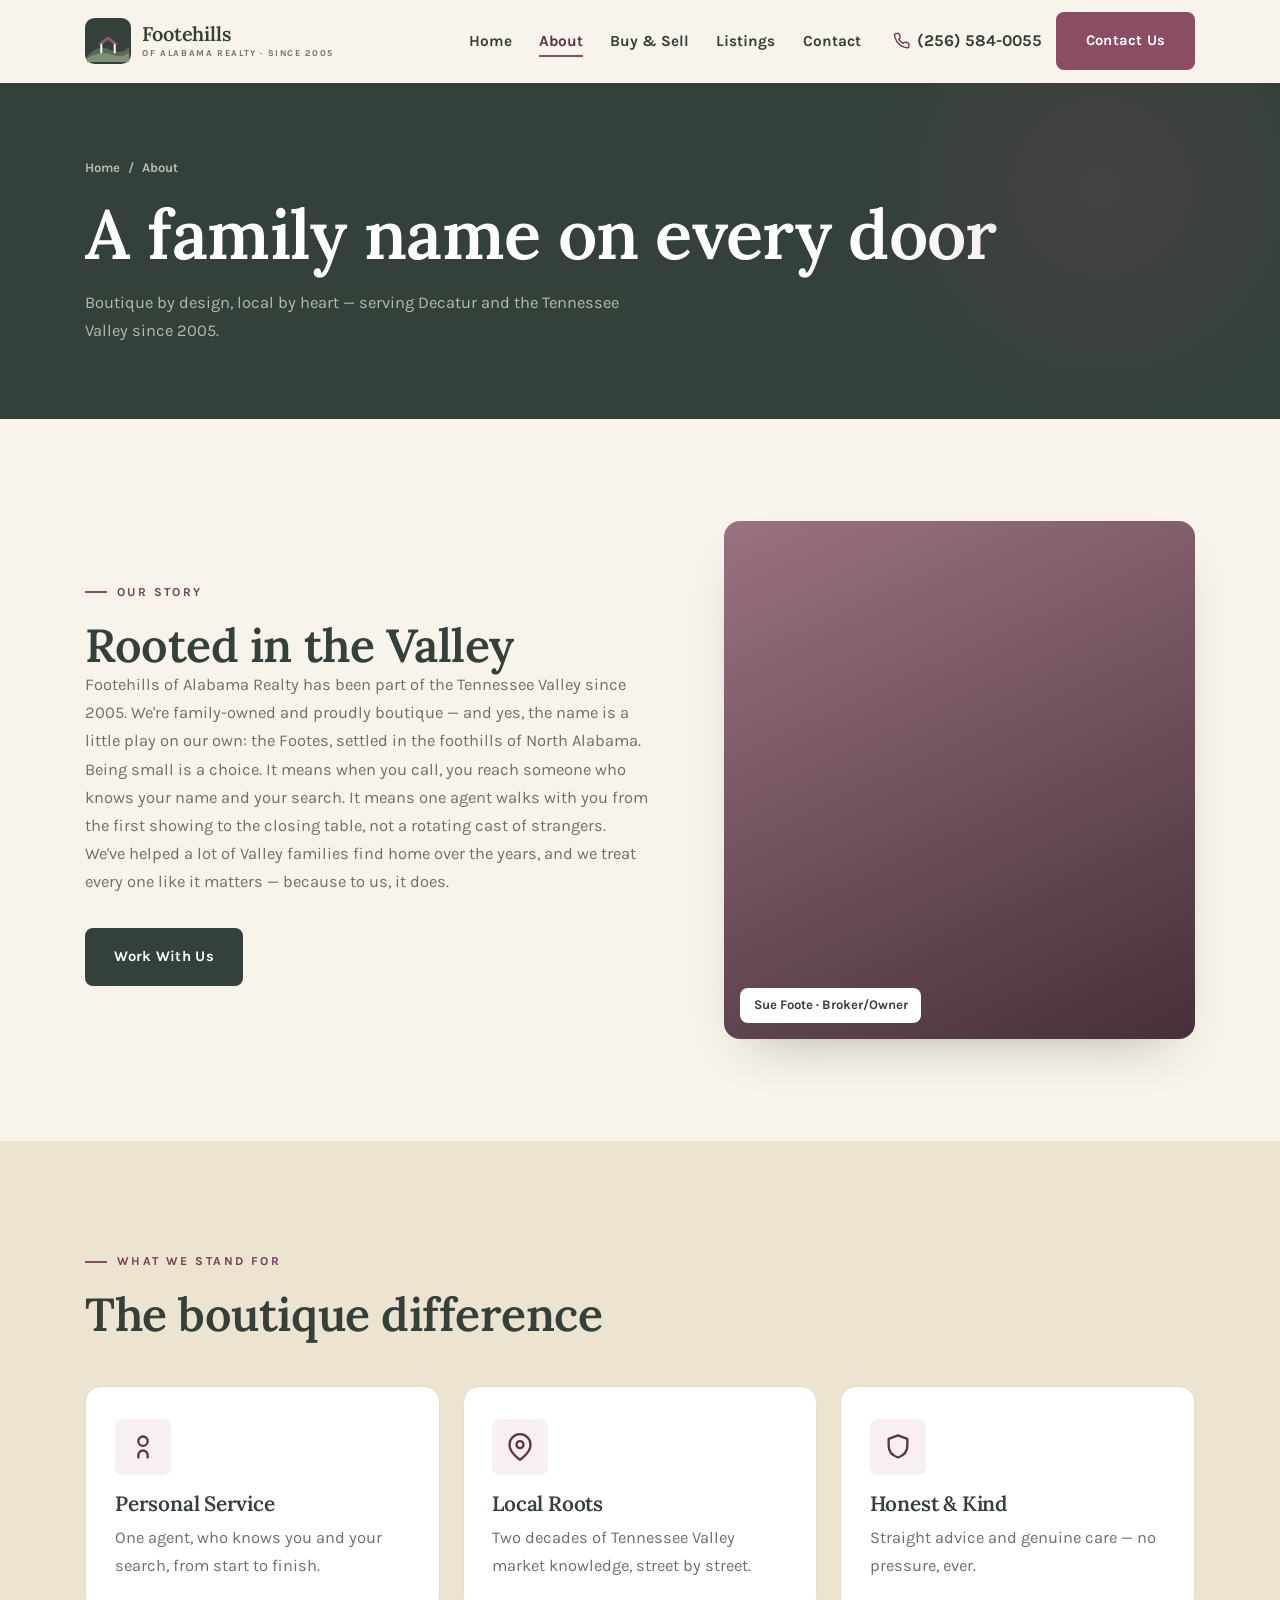
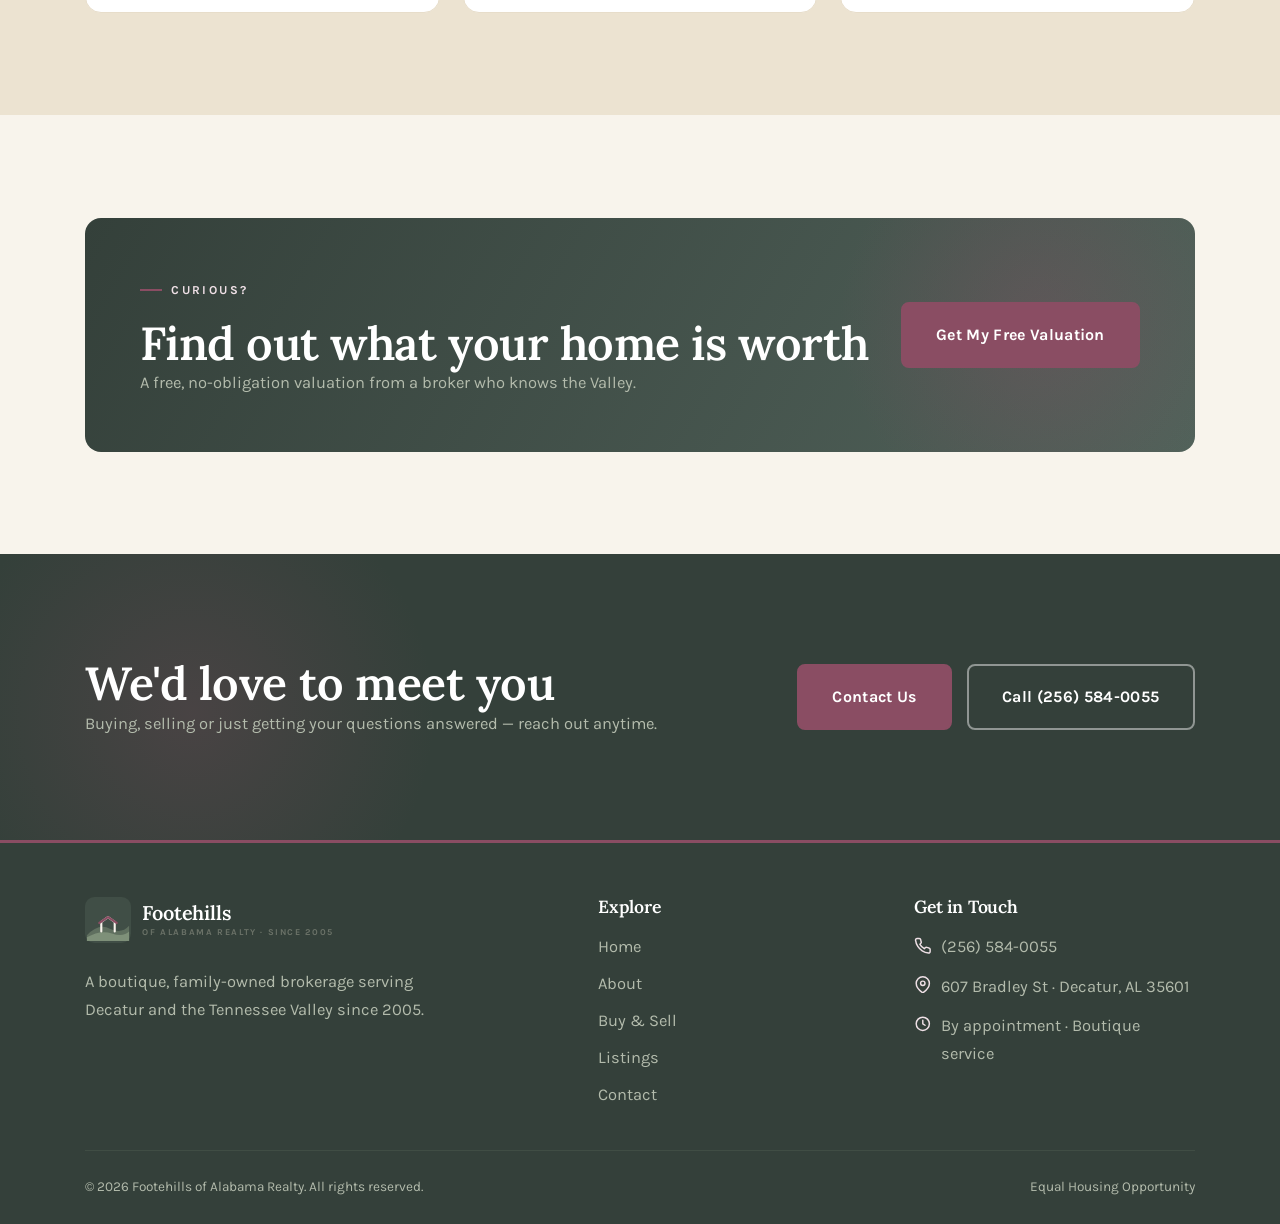
==== about.html @ 57c165a8 "Initial commit: Footehills of Alabama Realty website Co-Authored-By: Claude Opus 4.8 <noreply@anthro" ====
<!DOCTYPE html>
<html lang="en" class="no-js">
<head>
  <meta charset="UTF-8" />
  <meta name="viewport" content="width=device-width, initial-scale=1.0" />
  <title>About | Footehills of Alabama Realty — Decatur, AL Since 2005</title>
  <meta name="description" content="Footehills of Alabama Realty is a boutique, family-owned brokerage in Decatur, AL, serving the Tennessee Valley with personal service since 2005. Meet the Foote family." />
  <meta name="theme-color" content="#34403a" />
  <link rel="icon" href="assets/icons/favicon.svg" type="image/svg+xml" />
  <link rel="preconnect" href="https://fonts.googleapis.com" />
  <link rel="preconnect" href="https://fonts.gstatic.com" crossorigin />
  <link href="https://fonts.googleapis.com/css2?family=Lora:ital,wght@0,500;0,600;1,500&family=Karla:wght@400;500;600;700&display=swap" rel="stylesheet" />
  <link rel="stylesheet" href="css/style.css" />
</head>
<body>
  <a class="skip-link" href="#main">Skip to content</a>

  <header class="header">
    <div class="container">
      <nav class="nav" aria-label="Primary">
        <a href="index.html" class="logo" aria-label="Footehills of Alabama Realty — home">
          <svg class="logo__mark" viewBox="0 0 48 48" aria-hidden="true">
            <rect width="48" height="48" rx="10" fill="#34403a"/>
            <path d="M2 40 Q14 27 26 33 T46 30 V46 H2 Z" fill="#7e9079" opacity=".5"/>
            <path d="M2 42 Q16 34 28 38 T46 36 V46 H2 Z" fill="#7e9079"/>
            <path d="M17 36V26l7-5 7 5v10" fill="none" stroke="#f8f4ec" stroke-width="2.2" stroke-linejoin="round" stroke-linecap="round"/>
            <path d="M15 27l9-6 9 6" fill="none" stroke="#8a4d63" stroke-width="2.5" stroke-linejoin="round" stroke-linecap="round"/>
          </svg>
          <span class="logo__name">Footehills<small>of Alabama Realty · Since 2005</small></span>
        </a>
        <div class="nav__menu" id="nav-menu">
          <ul class="nav__links">
            <li><a class="nav__link" href="index.html">Home</a></li>
            <li><a class="nav__link" href="about.html">About</a></li>
            <li><a class="nav__link" href="services.html">Buy &amp; Sell</a></li>
            <li><a class="nav__link" href="gallery.html">Listings</a></li>
            <li><a class="nav__link" href="contact.html">Contact</a></li>
          </ul>
          <div class="nav__actions">
            <a href="tel:+12565840055" class="nav__phone" aria-label="Call (256) 584-0055">
              <svg viewBox="0 0 24 24" fill="none" stroke="currentColor" stroke-width="2" stroke-linecap="round" stroke-linejoin="round" aria-hidden="true"><path d="M22 16.92v3a2 2 0 0 1-2.18 2 19.79 19.79 0 0 1-8.63-3.07 19.5 19.5 0 0 1-6-6 19.79 19.79 0 0 1-3.07-8.67A2 2 0 0 1 4.11 2h3a2 2 0 0 1 2 1.72c.13.96.36 1.9.7 2.81a2 2 0 0 1-.45 2.11L8.09 9.91a16 16 0 0 0 6 6l1.27-1.27a2 2 0 0 1 2.11-.45c.91.34 1.85.57 2.81.7A2 2 0 0 1 22 16.92Z"/></svg>
              (256) 584-0055
            </a>
            <a href="contact.html" class="btn">Contact Us</a>
          </div>
        </div>
        <button class="nav__toggle" aria-label="Toggle menu" aria-controls="nav-menu" aria-expanded="false"><span></span></button>
      </nav>
    </div>
  </header>
  <div class="nav-scrim" aria-hidden="true"></div>

  <main id="main">
    <section class="pagehero">
      <div class="container pagehero__inner">
        <nav class="crumbs" aria-label="Breadcrumb"><a href="index.html">Home</a> / <span>About</span></nav>
        <h1>A family name on every door</h1>
        <p>Boutique by design, local by heart — serving Decatur and the Tennessee Valley since 2005.</p>
      </div>
    </section>

    <!-- STORY -->
    <section class="section">
      <div class="container split split--wide-left">
        <div class="reveal">
          <span class="eyebrow">Our Story</span>
          <h2 style="margin-top:1rem">Rooted in the Valley</h2>
          <p class="muted">Footehills of Alabama Realty has been part of the Tennessee Valley since 2005. We're family-owned and proudly boutique — and yes, the name is a little play on our own: the Footes, settled in the foothills of North Alabama.</p>
          <p class="muted">Being small is a choice. It means when you call, you reach someone who knows your name and your search. It means one agent walks with you from the first showing to the closing table, not a rotating cast of strangers.</p>
          <p class="muted">We've helped a lot of Valley families find home over the years, and we treat every one like it matters — because to us, it does.</p>
          <a href="contact.html" class="btn btn--ink mt-2">Work With Us</a>
        </div>
        <div class="owner__photo reveal" data-delay="1" style="aspect-ratio:4/4.4">
          <!-- Replace background with a real photo of Sue Foote / the team -->
          <span class="pill">Sue Foote · Broker/Owner</span>
        </div>
      </div>
    </section>

    <!-- VALUES -->
    <section class="section section--sand">
      <div class="container">
        <div class="section-head reveal">
          <span class="eyebrow">What We Stand For</span>
          <h2 style="margin-top:1rem">The boutique difference</h2>
        </div>
        <div class="duo" style="grid-template-columns:repeat(auto-fit,minmax(230px,1fr))">
          <div class="duo__card"><div class="duo__ic"><svg viewBox="0 0 24 24" fill="none" stroke="currentColor" stroke-width="2" stroke-linecap="round" stroke-linejoin="round"><path d="M16 21v-2a4 4 0 0 0-8 0v2"/><circle cx="12" cy="7" r="4"/></svg></div><h3 style="font-size:1.3rem">Personal Service</h3><p>One agent, who knows you and your search, from start to finish.</p></div>
          <div class="duo__card"><div class="duo__ic"><svg viewBox="0 0 24 24" fill="none" stroke="currentColor" stroke-width="2" stroke-linecap="round" stroke-linejoin="round"><path d="M21 10c0 7-9 13-9 13s-9-6-9-13a9 9 0 0 1 18 0Z"/><circle cx="12" cy="10" r="3"/></svg></div><h3 style="font-size:1.3rem">Local Roots</h3><p>Two decades of Tennessee Valley market knowledge, street by street.</p></div>
          <div class="duo__card"><div class="duo__ic"><svg viewBox="0 0 24 24" fill="none" stroke="currentColor" stroke-width="2" stroke-linecap="round" stroke-linejoin="round"><path d="M12 2 4 5v6c0 5 3.4 8.5 8 10 4.6-1.5 8-5 8-10V5l-8-3Z"/></svg></div><h3 style="font-size:1.3rem">Honest &amp; Kind</h3><p>Straight advice and genuine care — no pressure, ever.</p></div>
        </div>
      </div>
    </section>

    <!-- VALUATION -->
    <section class="section">
      <div class="container">
        <div class="valuation reveal">
          <div class="valuation__inner">
            <div>
              <span class="eyebrow eyebrow--light">Curious?</span>
              <h2 style="margin-top:1rem">Find out what your home is worth</h2>
              <p>A free, no-obligation valuation from a broker who knows the Valley.</p>
            </div>
            <div><a href="contact.html" class="btn btn--lg">Get My Free Valuation</a></div>
          </div>
        </div>
      </div>
    </section>

    <!-- CTA -->
    <section class="section cta">
      <div class="container cta__inner">
        <div class="reveal">
          <h2>We'd love to meet you</h2>
          <p>Buying, selling or just getting your questions answered — reach out anytime.</p>
        </div>
        <div class="hero__actions reveal" data-delay="1">
          <a href="contact.html" class="btn btn--lg">Contact Us</a>
          <a href="tel:+12565840055" class="btn btn--ghost-light btn--lg">Call (256) 584-0055</a>
        </div>
      </div>
    </section>
  </main>

  <footer class="footer">
    <div class="container">
      <div class="footer__grid">
        <div class="footer__about">
          <a href="index.html" class="logo" aria-label="Footehills of Alabama Realty — home">
            <svg class="logo__mark" viewBox="0 0 48 48" aria-hidden="true">
              <rect width="48" height="48" rx="10" fill="#404e46"/>
              <path d="M2 40 Q14 27 26 33 T46 30 V46 H2 Z" fill="#7e9079" opacity=".5"/>
              <path d="M2 42 Q16 34 28 38 T46 36 V46 H2 Z" fill="#7e9079"/>
              <path d="M17 36V26l7-5 7 5v10" fill="none" stroke="#f8f4ec" stroke-width="2.2" stroke-linejoin="round" stroke-linecap="round"/>
              <path d="M15 27l9-6 9 6" fill="none" stroke="#8a4d63" stroke-width="2.5" stroke-linejoin="round" stroke-linecap="round"/>
            </svg>
            <span class="logo__name">Footehills<small>of Alabama Realty · Since 2005</small></span>
          </a>
          <p>A boutique, family-owned brokerage serving Decatur and the Tennessee Valley since 2005.</p>
        </div>
        <div>
          <h4>Explore</h4>
          <ul class="footer__links">
            <li><a href="index.html">Home</a></li>
            <li><a href="about.html">About</a></li>
            <li><a href="services.html">Buy &amp; Sell</a></li>
            <li><a href="gallery.html">Listings</a></li>
            <li><a href="contact.html">Contact</a></li>
          </ul>
        </div>
        <div>
          <h4>Get in Touch</h4>
          <ul class="footer__contact">
            <li><svg viewBox="0 0 24 24" fill="none" stroke="currentColor" stroke-width="2" stroke-linecap="round" stroke-linejoin="round"><path d="M22 16.92v3a2 2 0 0 1-2.18 2 19.79 19.79 0 0 1-8.63-3.07 19.5 19.5 0 0 1-6-6 19.79 19.79 0 0 1-3.07-8.67A2 2 0 0 1 4.11 2h3a2 2 0 0 1 2 1.72c.13.96.36 1.9.7 2.81a2 2 0 0 1-.45 2.11L8.09 9.91a16 16 0 0 0 6 6l1.27-1.27a2 2 0 0 1 2.11-.45c.91.34 1.85.57 2.81.7A2 2 0 0 1 22 16.92Z"/></svg><a href="tel:+12565840055">(256) 584-0055</a></li>
            <li><svg viewBox="0 0 24 24" fill="none" stroke="currentColor" stroke-width="2" stroke-linecap="round" stroke-linejoin="round"><path d="M21 10c0 7-9 13-9 13s-9-6-9-13a9 9 0 0 1 18 0Z"/><circle cx="12" cy="10" r="3"/></svg><span>607 Bradley St · Decatur, AL 35601</span></li>
            <li><svg viewBox="0 0 24 24" fill="none" stroke="currentColor" stroke-width="2" stroke-linecap="round" stroke-linejoin="round"><circle cx="12" cy="12" r="9"/><polyline points="12 7 12 12 15 14"/></svg><span>By appointment · Boutique service</span></li>
          </ul>
        </div>
      </div>
      <div class="footer__bottom">
        <span>&copy; <span id="year">2026</span> Footehills of Alabama Realty. All rights reserved.</span>
        <span>Equal Housing Opportunity</span>
      </div>
    </div>
  </footer>

  <button class="to-top" aria-label="Back to top"><svg viewBox="0 0 24 24" fill="none" stroke="currentColor" stroke-width="2.4" stroke-linecap="round" stroke-linejoin="round" width="20" height="20"><polyline points="18 15 12 9 6 15"/></svg></button>
  <nav class="callbar" aria-label="Quick actions">
    <a href="tel:+12565840055"><svg viewBox="0 0 24 24" fill="none" stroke="currentColor" stroke-width="2" stroke-linecap="round" stroke-linejoin="round"><path d="M22 16.92v3a2 2 0 0 1-2.18 2 19.79 19.79 0 0 1-8.63-3.07 19.5 19.5 0 0 1-6-6 19.79 19.79 0 0 1-3.07-8.67A2 2 0 0 1 4.11 2h3a2 2 0 0 1 2 1.72c.13.96.36 1.9.7 2.81a2 2 0 0 1-.45 2.11L8.09 9.91a16 16 0 0 0 6 6l1.27-1.27a2 2 0 0 1 2.11-.45c.91.34 1.85.57 2.81.7A2 2 0 0 1 22 16.92Z"/></svg>Call</a>
    <a href="contact.html"><svg viewBox="0 0 24 24" fill="none" stroke="currentColor" stroke-width="2" stroke-linecap="round" stroke-linejoin="round"><path d="M14 2H6a2 2 0 0 0-2 2v16a2 2 0 0 0 2 2h12a2 2 0 0 0 2-2V8z"/><polyline points="14 2 14 8 20 8"/></svg>Contact</a>
  </nav>

  <script src="js/main.js" defer></script>
</body>
</html>
---- css/style.css ----
/* =====================================================================
   Footehills of Alabama Realty — "Boutique Foothills" design system
   Warm cream + refined plum + soft sage. Lora (serif) + Karla.
   A boutique Tennessee Valley brokerage (the Foote family, since 2005).
   ===================================================================== */

/* ----------------------------- Tokens ------------------------------ */
:root {
  /* Brand */
  --ink:       #34403a;   /* deep warm green-charcoal (text + dark) */
  --ink-2:     #404e46;
  --ink-3:     #51625a;
  --plum:      #8a4d63;   /* refined berry/plum accent */
  --plum-600:  #743f52;
  --plum-700:  #5f3343;
  --plum-100:  #efe0e6;
  --plum-50:   #f8eff3;
  --sage:      #7e9079;   /* soft supporting sage */
  --sage-600:  #647a5f;
  --sage-100:  #e6ece2;
  --sage-50:   #f1f4ee;

  /* Neutrals */
  --cream:     #f8f4ec;   /* warm canvas */
  --sand:      #ece3d1;   /* surface */
  --white:     #ffffff;
  --line:      #e7ddca;
  --line-dark: #404d44;

  /* Text */
  --text:      #303a32;
  --muted:     #6b7268;
  --on-dark:   #eef0e9;
  --on-dark-mut:#b3bbac;

  /* System */
  --radius:    8px;
  --radius-lg: 16px;
  --shadow:    0 24px 50px -28px rgba(48,58,50,.4);
  --shadow-sm: 0 12px 26px -16px rgba(48,58,50,.3);
  --shadow-plum:0 16px 30px -14px rgba(138,77,99,.4);
  --container: 1180px;
  --gutter:    clamp(1.1rem, 4vw, 2.2rem);
  --ease:      cubic-bezier(.2,.65,.25,1);

  --ff-display:"Lora", Georgia, "Times New Roman", serif;
  --ff-body:   "Karla", system-ui, -apple-system, "Segoe UI", sans-serif;
}

/* ----------------------------- Reset ------------------------------- */
*, *::before, *::after { box-sizing: border-box; }
* { margin: 0; }
html { scroll-behavior: smooth; -webkit-text-size-adjust: 100%; }
@media (prefers-reduced-motion: reduce) {
  html { scroll-behavior: auto; }
  *, *::before, *::after { animation-duration: .001ms !important; transition-duration: .001ms !important; }
}
body {
  font-family: var(--ff-body);
  color: var(--text);
  background: var(--cream);
  line-height: 1.7;
  font-size: 1.03rem;
  -webkit-font-smoothing: antialiased;
  text-rendering: optimizeLegibility;
}
img, svg, picture, iframe { display: block; max-width: 100%; }
a { color: inherit; text-decoration: none; }
button { font: inherit; cursor: pointer; border: 0; background: none; color: inherit; }
input, textarea, select { font: inherit; color: inherit; }
ul { list-style: none; padding: 0; }
::selection { background: var(--plum); color: #fff; }
:focus-visible { outline: 3px solid var(--plum); outline-offset: 2px; border-radius: 3px; }

/* --------------------------- Typography ---------------------------- */
h1, h2, h3, h4, .display {
  font-family: var(--ff-display);
  font-weight: 600;
  line-height: 1.14;
  letter-spacing: -0.01em;
  color: var(--ink);
}
h1 { font-size: clamp(2.5rem, 5.4vw, 4.3rem); font-weight: 600; }
h2 { font-size: clamp(1.9rem, 4vw, 2.9rem); }
h3 { font-size: clamp(1.2rem, 2vw, 1.5rem); }
p { max-width: 64ch; }
em { font-style: italic; color: var(--plum-700); }
strong { font-weight: 700; }
.hl { color: var(--plum-600); }

.eyebrow {
  display: inline-flex; align-items: center; gap: .6rem;
  font-family: var(--ff-body); font-weight: 700; font-size: .76rem;
  text-transform: uppercase; letter-spacing: .2em; color: var(--plum-600);
}
.eyebrow::before { content: ""; width: 22px; height: 2px; background: var(--plum); }
.eyebrow--center { justify-content: center; }
.eyebrow--light { color: var(--plum-100); }
.lead { font-size: 1.18rem; color: var(--muted); }

/* --------------------------- Layout -------------------------------- */
.container { width: 100%; max-width: var(--container); margin-inline: auto; padding-inline: var(--gutter); }
.section { padding-block: clamp(3.6rem, 8vw, 6.5rem); }
.section--tight { padding-block: clamp(2.4rem, 5vw, 3.6rem); }
.section--sand { background: var(--sand); }
.section--ink { background: var(--ink); color: var(--on-dark); }
.section--ink h1, .section--ink h2, .section--ink h3 { color: #fff; }
.section--ink .lead, .section--ink .muted { color: var(--on-dark-mut); }
.section-head { max-width: 58ch; margin-bottom: 2.8rem; }
.section-head--center { margin-inline: auto; text-align: center; }
.section-head p { margin-top: .9rem; }
.split { display: grid; gap: clamp(2rem,5vw,4rem); align-items: center; }
@media (min-width: 900px) { .split { grid-template-columns: 1fr 1fr; } .split--wide-left { grid-template-columns: 1.1fr .9fr; } }
.muted { color: var(--muted); }

/* --------------------------- Buttons ------------------------------- */
.btn {
  --bg: var(--plum); --fg: #fff;
  display: inline-flex; align-items: center; gap: .55rem;
  background: var(--bg); color: var(--fg);
  font-family: var(--ff-body); font-weight: 700; font-size: .92rem; letter-spacing: .02em;
  padding: .92rem 1.7rem; border-radius: var(--radius); border: 2px solid var(--bg);
  transition: transform .18s var(--ease), background .18s var(--ease), box-shadow .18s var(--ease), color .18s var(--ease), border-color .18s var(--ease);
}
.btn:hover { transform: translateY(-2px); background: var(--plum-600); border-color: var(--plum-600); box-shadow: var(--shadow-plum); }
.btn--ink { --bg: var(--ink); border-color: var(--ink); }
.btn--ink:hover { background: var(--ink-2); border-color: var(--ink-2); box-shadow: var(--shadow); }
.btn--ghost { --bg: transparent; --fg: var(--ink); border-color: var(--line); }
.btn--ghost:hover { background: var(--ink); color: #fff; border-color: var(--ink); box-shadow: none; }
.btn--ghost-light { --bg: transparent; --fg: #fff; border-color: rgba(255,255,255,.45); }
.btn--ghost-light:hover { background: #fff; color: var(--ink); border-color: #fff; box-shadow: none; }
.btn--lg { padding: 1.08rem 2.1rem; font-size: 1rem; }
.btn svg { width: 1.1em; height: 1.1em; }

/* --------------------------- Header / Nav -------------------------- */
.header { position: sticky; top: 0; z-index: 60; background: rgba(248,244,236,.92); backdrop-filter: blur(10px); border-bottom: 1px solid transparent; transition: border-color .3s var(--ease), box-shadow .3s var(--ease); }
.header.is-stuck { border-bottom-color: var(--line); box-shadow: 0 10px 30px -22px rgba(48,58,50,.3); }
.nav { display: flex; align-items: center; justify-content: space-between; gap: 1.2rem; height: 82px; }
.logo { display: inline-flex; align-items: center; gap: .7rem; color: var(--ink); }
.logo__mark { width: 46px; height: 46px; flex: none; }
.logo__name { font-family: var(--ff-display); font-weight: 600; font-size: 1.24rem; letter-spacing: -.01em; line-height: 1.04; }
.logo__name small { display: block; font-family: var(--ff-body); font-size: .56rem; font-weight: 700; letter-spacing: .18em; text-transform: uppercase; color: var(--muted); margin-top: .3rem; }

.nav__menu { display: flex; align-items: center; gap: 2rem; }
.nav__links { display: flex; align-items: center; gap: 1.7rem; }
.nav__link { font-family: var(--ff-body); font-weight: 700; font-size: .96rem; color: var(--ink); position: relative; padding: .3rem 0; transition: color .2s var(--ease); }
.nav__link::after { content: ""; position: absolute; left: 0; bottom: -2px; width: 0; height: 2px; background: var(--plum); transition: width .22s var(--ease); }
.nav__link:hover { color: var(--plum-700); }
.nav__link:hover::after, .nav__link.is-active::after { width: 100%; }
.nav__link.is-active { color: var(--plum-700); }
.nav__actions { display: flex; align-items: center; gap: .9rem; }
.nav__phone { display: inline-flex; align-items: center; gap: .45rem; font-family: var(--ff-body); font-weight: 700; color: var(--ink); }
.nav__phone svg { width: 1.05em; color: var(--plum-600); }

.nav__toggle { display: none; width: 46px; height: 46px; border-radius: var(--radius); border: 1px solid var(--line); background: var(--white); position: relative; }
.nav__toggle span, .nav__toggle span::before, .nav__toggle span::after { content: ""; position: absolute; left: 50%; top: 50%; width: 22px; height: 2.4px; background: var(--ink); border-radius: 2px; transform: translate(-50%,-50%); transition: transform .25s var(--ease), opacity .25s var(--ease); }
.nav__toggle span::before { transform: translate(-50%,-7px); }
.nav__toggle span::after  { transform: translate(-50%,7px); }
.nav__toggle[aria-expanded="true"] span { background: transparent; }
.nav__toggle[aria-expanded="true"] span::before { transform: translate(-50%,0) rotate(45deg); }
.nav__toggle[aria-expanded="true"] span::after  { transform: translate(-50%,0) rotate(-45deg); }

@media (max-width: 940px) {
  .nav__toggle { display: block; z-index: 70; }
  .nav__menu { position: fixed; inset: 0 0 0 auto; width: min(84vw, 350px); flex-direction: column; align-items: flex-start; justify-content: center; gap: 2rem; background: var(--white); padding: 5rem 2rem; box-shadow: var(--shadow); transform: translateX(100%); transition: transform .32s var(--ease); z-index: 65; }
  .nav__menu.is-open { transform: translateX(0); }
  .nav__links { flex-direction: column; align-items: flex-start; gap: 1.3rem; }
  .nav__link { font-size: 1.1rem; }
  .nav__actions { flex-direction: column; align-items: flex-start; gap: 1rem; width: 100%; }
  .nav__actions .btn { width: 100%; justify-content: center; }
  .nav-scrim { position: fixed; inset: 0; background: rgba(30,36,30,.5); opacity: 0; visibility: hidden; transition: opacity .3s; z-index: 64; }
  .nav-scrim.is-open { opacity: 1; visibility: visible; }
}

/* ----------------------------- Hero -------------------------------- */
.hero { position: relative; background: var(--ink); color: var(--on-dark); overflow: hidden; }
.hero::after { content: ""; position: absolute; right: -8%; top: -25%; width: 46%; aspect-ratio: 1; background: radial-gradient(circle, rgba(138,77,99,.22), transparent 64%); }
.hero__inner { position: relative; display: grid; gap: clamp(2rem,5vw,3.5rem); align-items: center; padding-block: clamp(3.4rem,8vw,5.5rem); }
@media (min-width: 940px) { .hero__inner { grid-template-columns: 1.05fr .95fr; } }
.hero__copy { display: grid; gap: 1.4rem; }
.hero h1 { color: #fff; }
.hero h1 em { color: var(--plum-100); }
.hero__lead { font-size: 1.2rem; color: var(--on-dark-mut); max-width: 46ch; }
.hero__actions { display: flex; flex-wrap: wrap; gap: .9rem; align-items: center; }
.hero__chips { display: flex; flex-wrap: wrap; gap: .6rem 1.4rem; margin-top: .2rem; }
.hero__chip { display: inline-flex; align-items: center; gap: .5rem; font-weight: 700; font-size: .88rem; color: var(--on-dark); }
.hero__chip svg { width: 1.05em; color: var(--plum-100); }
.hero__visual { position: relative; }
.hero__img { aspect-ratio: 4/4.2; border-radius: var(--radius-lg); overflow: hidden; background: linear-gradient(155deg,#7e9079,#3a4a3c); border: 1px solid var(--line-dark); box-shadow: var(--shadow); }
.hero__card { position: absolute; left: -1.1rem; bottom: 1.4rem; background: var(--white); color: var(--text); border-radius: var(--radius-lg); padding: 1rem 1.2rem; box-shadow: var(--shadow); display: grid; gap: .15rem; }
.hero__card b { font-family: var(--ff-display); font-size: 1.4rem; color: var(--ink); }
.hero__card span { font-size: .8rem; color: var(--muted); }

/* --------------------------- Search bar ---------------------------- */
.searchbar { background: var(--white); border-radius: var(--radius-lg); box-shadow: var(--shadow); padding: .7rem; display: grid; gap: .6rem; }
@media (min-width: 720px) { .searchbar { grid-template-columns: 1.4fr 1fr 1fr auto; align-items: stretch; } }
.searchbar__field { display: grid; gap: .15rem; padding: .35rem .8rem; }
.searchbar__field + .searchbar__field { border-left: 1px solid var(--line); }
@media (max-width: 719px) { .searchbar__field + .searchbar__field { border-left: 0; border-top: 1px solid var(--line); } }
.searchbar__field label { font-size: .68rem; text-transform: uppercase; letter-spacing: .12em; font-weight: 700; color: var(--muted); }
.searchbar__field select, .searchbar__field input { border: 0; background: transparent; padding: .2rem 0; font-weight: 700; color: var(--ink); outline: none; }
.searchbar .btn { justify-content: center; }

/* --------------------------- Communities --------------------------- */
.communities { display: grid; gap: 1.3rem; grid-template-columns: repeat(auto-fit, minmax(240px,1fr)); }
.community { position: relative; aspect-ratio: 4/3.4; border-radius: var(--radius-lg); overflow: hidden; display: grid; align-content: end; padding: 1.4rem; color: #fff; background-size: cover; background-position: center; transition: transform .25s var(--ease); }
.community::before { content: ""; position: absolute; inset: 0; background: linear-gradient(180deg, rgba(30,36,30,.05) 30%, rgba(28,34,28,.84)); }
.community > * { position: relative; }
.community:hover { transform: translateY(-5px); }
.community h3 { color: #fff; font-size: 1.4rem; }
.community span { font-size: .85rem; color: var(--on-dark-mut); display: inline-flex; align-items: center; gap: .4rem; margin-top: .2rem; }
.community span svg { width: 1em; color: var(--plum-100); }
.c-1 { background-image: linear-gradient(155deg,#7e9079,#384a3a); }
.c-2 { background-image: linear-gradient(155deg,#90876b,#403a26); }
.c-3 { background-image: linear-gradient(155deg,#6f8a7a,#2e4238); }
.c-4 { background-image: linear-gradient(155deg,#9a7280,#46303a); }

/* --------------------------- Property cards ------------------------ */
.properties { display: grid; gap: 1.4rem; grid-template-columns: repeat(auto-fill, minmax(290px,1fr)); }
.property { background: var(--white); border: 1px solid var(--line); border-radius: var(--radius-lg); overflow: hidden; transition: transform .2s var(--ease), box-shadow .2s var(--ease); }
.property:hover { transform: translateY(-5px); box-shadow: var(--shadow); }
.property.is-hidden { display: none; }
.property__media { aspect-ratio: 16/11; position: relative; background-size: cover; background-position: center; }
.property__badge { position: absolute; left: .8rem; top: .8rem; background: var(--plum); color: #fff; font-weight: 700; font-size: .72rem; text-transform: uppercase; letter-spacing: .06em; padding: .3rem .7rem; border-radius: var(--radius); }
.property__badge--sold { background: var(--ink); }
.property__badge--new { background: var(--sage-600); }
.property__body { padding: 1.2rem 1.3rem 1.4rem; }
.property__price { font-family: var(--ff-display); font-weight: 600; font-size: 1.5rem; color: var(--ink); }
.property__addr { color: var(--muted); font-size: .94rem; margin-top: .15rem; }
.property__meta { display: flex; flex-wrap: wrap; gap: 1.1rem; margin-top: .9rem; padding-top: .9rem; border-top: 1px solid var(--line); font-size: .88rem; color: var(--text); }
.property__meta span { display: inline-flex; align-items: center; gap: .35rem; }
.property__meta svg { width: 1.1em; color: var(--plum-600); }
.p-1 { background-image: linear-gradient(155deg,#869578,#3c4a3a); }
.p-2 { background-image: linear-gradient(155deg,#9a8f72,#43402b); }
.p-3 { background-image: linear-gradient(155deg,#789082,#324640); }
.p-4 { background-image: linear-gradient(155deg,#a07a88,#48323c); }
.p-5 { background-image: linear-gradient(155deg,#8a9576,#3e4a32); }
.p-6 { background-image: linear-gradient(155deg,#90877a,#403a2e); }

/* --------------------------- Filters ------------------------------- */
.filters { display: flex; flex-wrap: wrap; gap: .6rem; margin-bottom: 2rem; }
.filter { font-family: var(--ff-body); font-weight: 700; font-size: .9rem; padding: .55rem 1.15rem; border-radius: var(--radius); border: 1px solid var(--line); background: var(--white); color: var(--ink); transition: all .2s var(--ease); }
.filter:hover { border-color: var(--plum); }
.filter.is-active { background: var(--ink); color: #fff; border-color: var(--ink); }

/* --------------------------- Duo (buy/sell) ------------------------ */
.duo { display: grid; gap: 1.4rem; }
@media (min-width: 800px) { .duo { grid-template-columns: 1fr 1fr; } }
.duo__card { background: var(--white); border: 1px solid var(--line); border-radius: var(--radius-lg); padding: 2rem 1.8rem; }
.duo__ic { width: 56px; height: 56px; border-radius: var(--radius); background: var(--plum-50); color: var(--plum-700); display: grid; place-items: center; margin-bottom: 1.1rem; }
.duo__ic svg { width: 28px; height: 28px; }
.duo__card h3 { font-size: 1.5rem; margin-bottom: .5rem; }
.duo__card p { color: var(--muted); }
.duo__card ul { display: grid; gap: .5rem; margin-top: 1rem; }
.duo__card li { display: grid; grid-template-columns: auto 1fr; gap: .6rem; color: var(--muted); font-size: .96rem; }
.duo__card li svg { width: 1.15rem; color: var(--plum-600); margin-top: .2rem; }

/* ---------------------------- Owner -------------------------------- */
.owner { display: grid; gap: clamp(1.6rem,4vw,3rem); align-items: center; }
@media (min-width: 820px) { .owner { grid-template-columns: .85fr 1.15fr; } }
.owner__photo { aspect-ratio: 1; border-radius: var(--radius-lg); overflow: hidden; background: linear-gradient(155deg,#9a7280,#46303a); box-shadow: var(--shadow); position: relative; }
.owner__photo .pill { position: absolute; left: 1rem; bottom: 1rem; background: var(--white); color: var(--ink); font-family: var(--ff-body); font-weight: 700; font-size: .82rem; padding: .4rem .85rem; border-radius: var(--radius); }
.owner__quote { font-family: var(--ff-display); font-weight: 500; font-style: italic; font-size: clamp(1.4rem,2.6vw,1.9rem); line-height: 1.35; color: var(--ink); }
.owner__by { margin-top: 1rem; font-family: var(--ff-body); font-weight: 700; }
.owner__by span { display: block; color: var(--muted); font-weight: 500; font-size: .9rem; }

/* --------------------------- Feature ------------------------------- */
.feature__media { position: relative; aspect-ratio: 5/4; border-radius: var(--radius-lg); overflow: hidden; background: linear-gradient(155deg,#7e9079,#384a3a); box-shadow: var(--shadow); }
.feature__media--2 { background: linear-gradient(155deg,#9a7280,#46303a); }
.feature__media .pill { position: absolute; left: 1.2rem; top: 1.2rem; background: var(--plum); color: #fff; font-family: var(--ff-body); font-weight: 700; font-size: .76rem; text-transform: uppercase; letter-spacing: .06em; padding: .45rem .9rem; border-radius: var(--radius); }
.checks { display: grid; gap: 1rem; margin-top: 1.6rem; }
.checks li { display: grid; grid-template-columns: auto 1fr; gap: .85rem; align-items: start; }
.checks .tick { width: 28px; height: 28px; border-radius: 50%; background: var(--plum-50); color: var(--plum-700); display: grid; place-items: center; flex: none; margin-top: .1rem; border: 1px solid var(--plum-100); }
.checks .tick svg { width: 15px; height: 15px; }
.checks b { font-family: var(--ff-display); font-weight: 600; font-size: 1.1rem; }
.checks span.t { display: block; color: var(--muted); font-size: .96rem; }

/* ----------------------------- Stats ------------------------------- */
.stats { display: grid; grid-template-columns: repeat(2,1fr); gap: 1.2rem; }
@media (min-width: 760px) { .stats { grid-template-columns: repeat(4,1fr); } }
.stat { text-align: center; padding: 1.6rem 1rem; background: var(--ink-2); border: 1px solid var(--line-dark); border-radius: var(--radius-lg); }
.stat__num { font-family: var(--ff-display); font-weight: 600; font-size: clamp(2rem,4.5vw,2.8rem); color: var(--plum-100); line-height: 1; }
.stat__num span { font-size: 1em; }
.stat__label { color: var(--on-dark-mut); font-size: .86rem; margin-top: .5rem; }

/* --------------------------- Valuation CTA ------------------------- */
.valuation { position: relative; background: linear-gradient(120deg, var(--ink), var(--ink-3)); color: var(--on-dark); border-radius: var(--radius-lg); overflow: hidden; padding: clamp(2rem,5vw,3.4rem); }
.valuation::before { content: ""; position: absolute; right: -6%; top: -50%; width: 40%; aspect-ratio: 1; background: radial-gradient(circle, rgba(138,77,99,.3), transparent 64%); }
.valuation__inner { position: relative; display: grid; gap: 1.4rem; align-items: center; }
@media (min-width: 820px) { .valuation__inner { grid-template-columns: 1.4fr auto; } }
.valuation h2 { color: #fff; }
.valuation p { color: var(--on-dark-mut); }

/* --------------------------- Reviews ------------------------------- */
.reviews { display: grid; gap: 1.3rem; grid-template-columns: repeat(auto-fit, minmax(285px,1fr)); }
.review { background: var(--white); border: 1px solid var(--line); border-radius: var(--radius-lg); padding: 1.8rem; }
.review__stars { color: var(--plum); letter-spacing: .1em; margin-bottom: .8rem; font-size: 1.05rem; }
.review p { color: var(--text); font-size: 1.02rem; font-style: italic; }
.review__by { display: flex; align-items: center; gap: .8rem; margin-top: 1.2rem; }
.review__av { width: 42px; height: 42px; border-radius: 50%; background: var(--plum-50); color: var(--plum-700); display: grid; place-items: center; font-family: var(--ff-display); font-weight: 600; }
.review__by b { font-family: var(--ff-display); display: block; font-size: 1.05rem; color: var(--ink); font-weight: 600; }
.review__by span { font-size: .84rem; color: var(--muted); }

/* ----------------------------- Steps ------------------------------- */
.steps { display: grid; gap: 1.2rem; grid-template-columns: repeat(auto-fit, minmax(210px,1fr)); }
.step { background: var(--white); border: 1px solid var(--line); border-radius: var(--radius-lg); padding: 1.7rem 1.5rem; }
.step__n { width: 46px; height: 46px; border-radius: 50%; background: var(--sage-600); color: #fff; display: grid; place-items: center; font-family: var(--ff-display); font-weight: 600; font-size: 1.2rem; margin-bottom: 1rem; }
.step:nth-child(1) .step__n { background: var(--plum); }
.step h3 { font-size: 1.22rem; margin-bottom: .4rem; }
.step p { color: var(--muted); font-size: .95rem; }

/* ----------------------------- Area -------------------------------- */
.area__chips { display: flex; flex-wrap: wrap; gap: .6rem; margin-top: 1.3rem; }
.area__chip { display: inline-flex; align-items: center; gap: .4rem; background: var(--white); border: 1px solid var(--line); padding: .5rem 1rem; border-radius: var(--radius); font-size: .9rem; font-weight: 700; }
.area__chip svg { width: 1em; color: var(--plum-600); }
.area__map { border-radius: var(--radius-lg); overflow: hidden; min-height: 320px; box-shadow: var(--shadow-sm); border: 1px solid var(--line); }
.area__map iframe { width: 100%; height: 100%; min-height: 320px; border: 0; filter: grayscale(.25) sepia(.08) contrast(1.03); }

/* ------------------------------ CTA -------------------------------- */
.cta { position: relative; background: var(--ink); color: #fff; overflow: hidden; }
.cta::before { content: ""; position: absolute; left: -6%; bottom: -50%; width: 42%; aspect-ratio: 1; background: radial-gradient(circle, rgba(138,77,99,.24), transparent 64%); }
.cta__inner { position: relative; display: grid; gap: 1.6rem; align-items: center; }
@media (min-width: 820px) { .cta__inner { grid-template-columns: 1.5fr auto; } }
.cta h2 { color: #fff; }
.cta p { color: var(--on-dark-mut); }

/* ------------------------- Page hero (inner) ----------------------- */
.pagehero { position: relative; background: var(--ink); color: var(--on-dark); padding-block: clamp(3rem,7vw,4.6rem); overflow: hidden; }
.pagehero::after { content: ""; position: absolute; right: -6%; top: -45%; width: 40%; aspect-ratio: 1; background: radial-gradient(circle, rgba(138,77,99,.2), transparent 64%); }
.pagehero__inner { position: relative; }
.pagehero h1 { color: #fff; }
.pagehero p { color: var(--on-dark-mut); margin-top: 1rem; max-width: 56ch; }
.crumbs { display: flex; gap: .5rem; align-items: center; font-family: var(--ff-body); font-weight: 700; font-size: .82rem; color: var(--on-dark-mut); margin-bottom: 1rem; }
.crumbs a:hover { color: var(--plum-100); }

/* ----------------------- Detailed service -------------------------- */
.svc { display: grid; gap: clamp(1.6rem,4vw,3.2rem); align-items: center; padding-block: clamp(2.4rem,5vw,3.6rem); border-bottom: 1px solid var(--line); scroll-margin-top: 100px; }
@media (min-width: 860px) { .svc { grid-template-columns: 1fr 1fr; } .svc:nth-child(even) .svc__media { order: -1; } }
.svc__media { aspect-ratio: 4/3; border-radius: var(--radius-lg); overflow: hidden; position: relative; background: linear-gradient(155deg,#7e9079,#384a3a); box-shadow: var(--shadow-sm); }
.svc__media .pill { position: absolute; left: 1.1rem; top: 1.1rem; background: var(--plum); color: #fff; font-family: var(--ff-body); font-weight: 700; font-size: .74rem; text-transform: uppercase; letter-spacing: .06em; padding: .4rem .85rem; border-radius: var(--radius); }
.svc__ic { width: 56px; height: 56px; border-radius: var(--radius); background: var(--plum-50); color: var(--plum-700); display: grid; place-items: center; margin-bottom: 1rem; }
.svc__ic svg { width: 28px; height: 28px; }
.svc h2 { margin-bottom: .7rem; }
.ticks { display: grid; gap: .55rem; margin-top: 1.2rem; }
.ticks li { display: grid; grid-template-columns: auto 1fr; gap: .65rem; color: var(--muted); align-items: start; }
.ticks svg { width: 1.2rem; height: 1.2rem; color: var(--plum-600); margin-top: .2rem; }

/* ------------------------------ Forms ------------------------------ */
.form { display: grid; gap: 1.1rem; }
.field { display: grid; gap: .4rem; }
.field label { font-family: var(--ff-body); font-weight: 700; font-size: .84rem; }
.field label .req { color: var(--plum-600); }
.field input, .field select, .field textarea { background: var(--white); border: 1px solid var(--line); border-radius: var(--radius); padding: .85rem 1rem; transition: border-color .2s var(--ease), box-shadow .2s var(--ease); }
.field textarea { resize: vertical; min-height: 130px; }
.field input:focus, .field select:focus, .field textarea:focus { outline: none; border-color: var(--plum); box-shadow: 0 0 0 3px var(--plum-50); }
.field.is-invalid input, .field.is-invalid select, .field.is-invalid textarea { border-color: #c0564f; box-shadow: 0 0 0 3px rgba(192,86,79,.14); }
.field__error { color: #a6402f; font-size: .82rem; min-height: 1em; }
.form__row { display: grid; gap: 1.1rem; }
@media (min-width: 600px) { .form__row { grid-template-columns: 1fr 1fr; } }
.form__success { display: none; background: var(--plum-50); border: 1px solid var(--plum); border-left-width: 4px; border-radius: var(--radius-lg); padding: 1.1rem 1.3rem; }
.form__success.is-visible { display: block; }
.form__success strong { font-family: var(--ff-display); }

/* ----------------------------- FAQ --------------------------------- */
.faq { display: grid; gap: .8rem; }
.faq__item { background: var(--white); border: 1px solid var(--line); border-radius: var(--radius); overflow: hidden; }
.faq__q { width: 100%; text-align: left; display: flex; align-items: center; justify-content: space-between; gap: 1rem; padding: 1.15rem 1.3rem; font-family: var(--ff-display); font-weight: 600; font-size: 1.12rem; color: var(--ink); }
.faq__q .ic { width: 1.4rem; height: 1.4rem; flex: none; color: var(--plum-600); transition: transform .25s var(--ease); }
.faq__item.is-open .faq__q .ic { transform: rotate(45deg); }
.faq__a { max-height: 0; overflow: hidden; transition: max-height .3s var(--ease); }
.faq__a p { padding: 0 1.3rem 1.2rem; color: var(--muted); }

/* ----------------------------- Footer ------------------------------ */
.footer { background: var(--ink); color: var(--on-dark-mut); padding-block: 3.4rem 1.6rem; border-top: 3px solid var(--plum); }
.footer__grid { display: grid; gap: 2.2rem; grid-template-columns: 1fr; }
@media (min-width: 760px) { .footer__grid { grid-template-columns: 1.7fr 1fr 1fr; } }
.footer .logo { color: #fff; }
.footer__about p { margin-top: 1rem; max-width: 34ch; }
.footer h4 { color: #fff; font-family: var(--ff-display); font-size: 1.1rem; margin-bottom: 1rem; }
.footer__links { display: grid; gap: .55rem; }
.footer__links a:hover, .footer__contact a:hover { color: var(--plum-100); }
.footer__contact { display: grid; gap: .7rem; }
.footer__contact li { display: flex; gap: .6rem; align-items: flex-start; }
.footer__contact svg { width: 1.1rem; height: 1.1rem; color: var(--plum-100); flex: none; margin-top: .2rem; }
.footer__bottom { border-top: 1px solid var(--line-dark); margin-top: 2.6rem; padding-top: 1.5rem; display: flex; flex-wrap: wrap; gap: .5rem 1.5rem; justify-content: space-between; font-size: .85rem; }

/* ------------------------ Back to top + call bar ------------------- */
.to-top { position: fixed; right: 1.1rem; bottom: 5.4rem; z-index: 55; width: 48px; height: 48px; border-radius: 50%; background: var(--ink); color: #fff; display: grid; place-items: center; box-shadow: var(--shadow); opacity: 0; visibility: hidden; transform: translateY(10px); transition: all .25s var(--ease); }
.to-top:hover { background: var(--plum); }
.to-top.is-visible { opacity: 1; visibility: visible; transform: translateY(0); }
@media (min-width: 760px) { .to-top { bottom: 1.4rem; } }

.callbar { position: fixed; left: 0; right: 0; bottom: 0; z-index: 56; display: grid; grid-template-columns: 1fr 1fr; background: var(--white); border-top: 1px solid var(--line); }
.callbar a { display: flex; align-items: center; justify-content: center; gap: .5rem; padding: .95rem; font-family: var(--ff-body); font-weight: 700; font-size: .92rem; color: var(--ink); }
.callbar a + a { background: var(--plum); color: #fff; }
.callbar svg { width: 1.1em; height: 1.1em; }
@media (min-width: 760px) { .callbar { display: none; } }
@media (max-width: 759px) { body { padding-bottom: 56px; } }

/* ------------------------- Reveal animation ------------------------ */
.reveal { opacity: 0; transform: translateY(24px); transition: opacity .7s var(--ease), transform .7s var(--ease); }
.reveal.is-in { opacity: 1; transform: none; }
.reveal[data-delay="1"] { transition-delay: .09s; }
.reveal[data-delay="2"] { transition-delay: .18s; }
.reveal[data-delay="3"] { transition-delay: .27s; }
.no-js .reveal { opacity: 1; transform: none; }

/* ------------------------------ Utils ------------------------------ */
.text-center { text-align: center; }
.mt-2 { margin-top: 2rem; }
.sr-only { position: absolute; width: 1px; height: 1px; padding: 0; margin: -1px; overflow: hidden; clip: rect(0,0,0,0); white-space: nowrap; border: 0; }
.skip-link { position: absolute; left: .5rem; top: -3.5rem; background: var(--plum); color: #fff; padding: .6rem 1rem; border-radius: var(--radius); z-index: 100; font-family: var(--ff-body); font-weight: 700; transition: top .2s; }
.skip-link:focus { top: .5rem; }
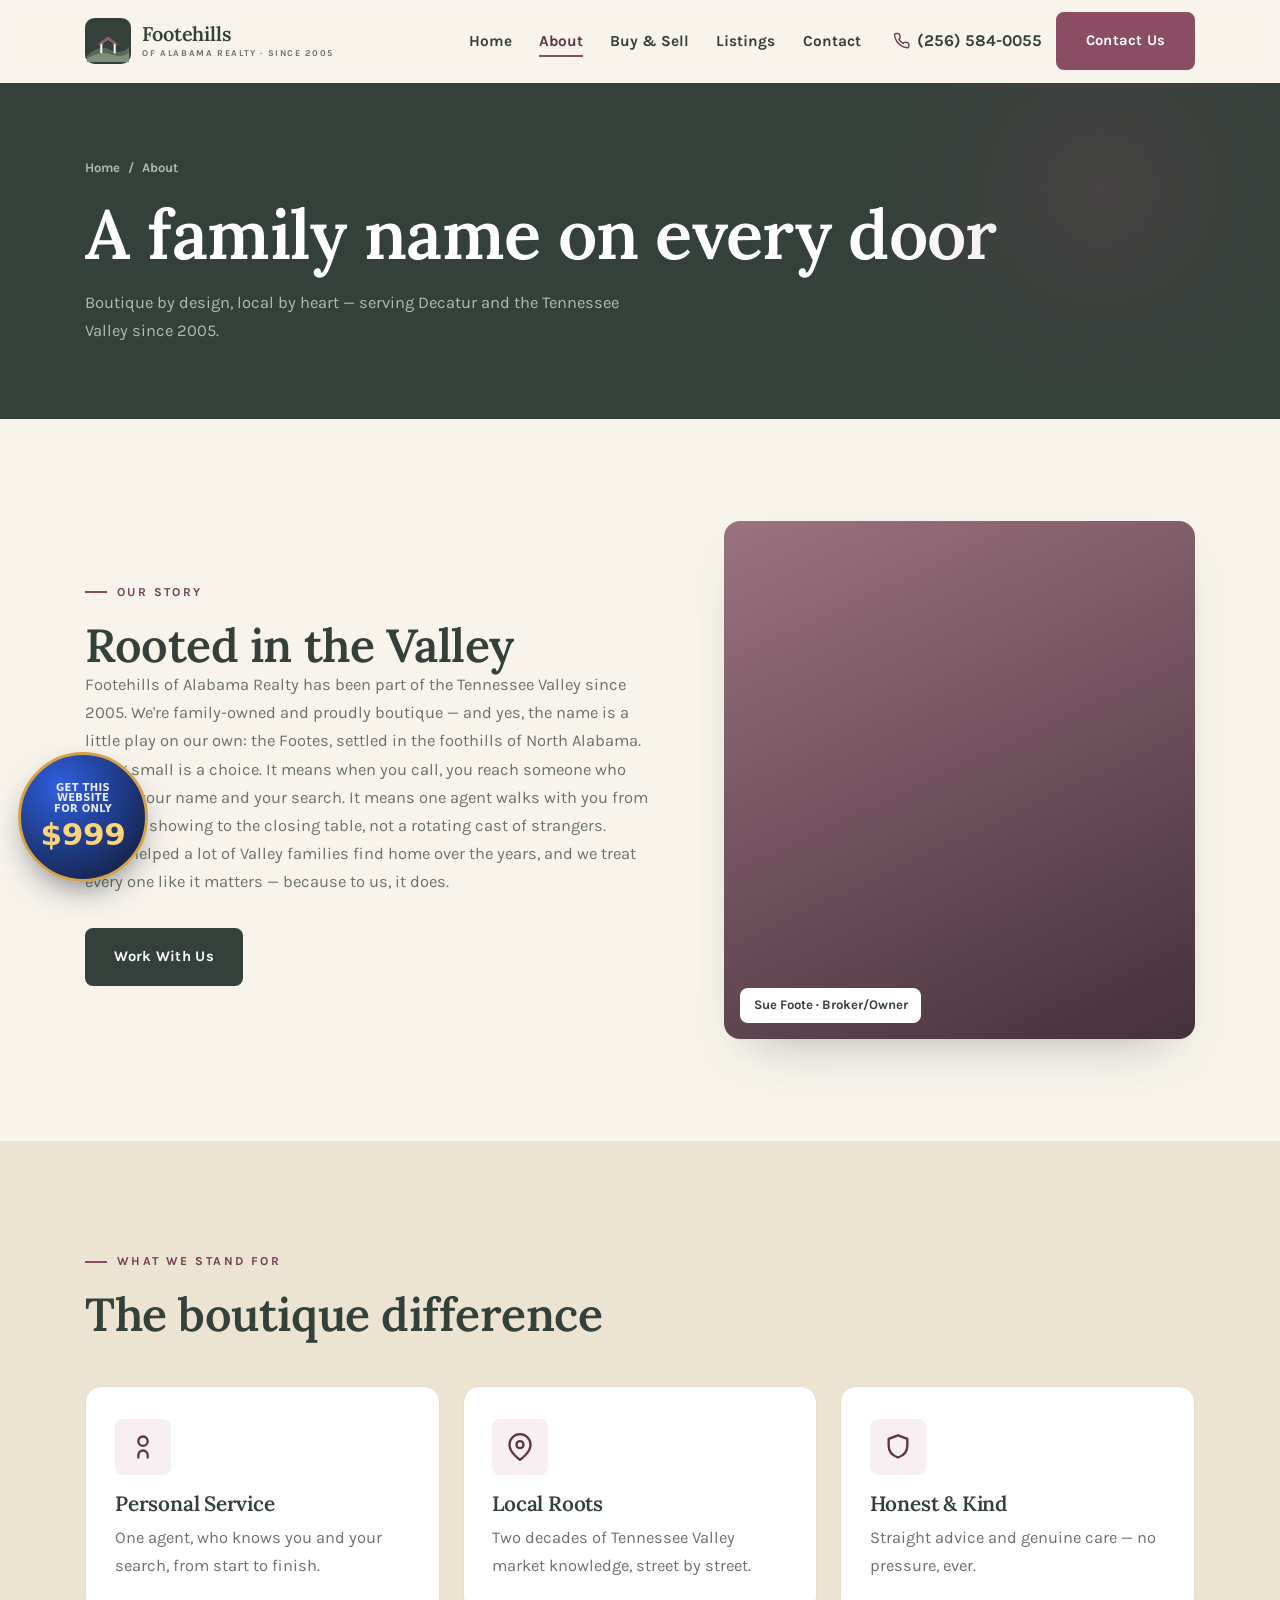
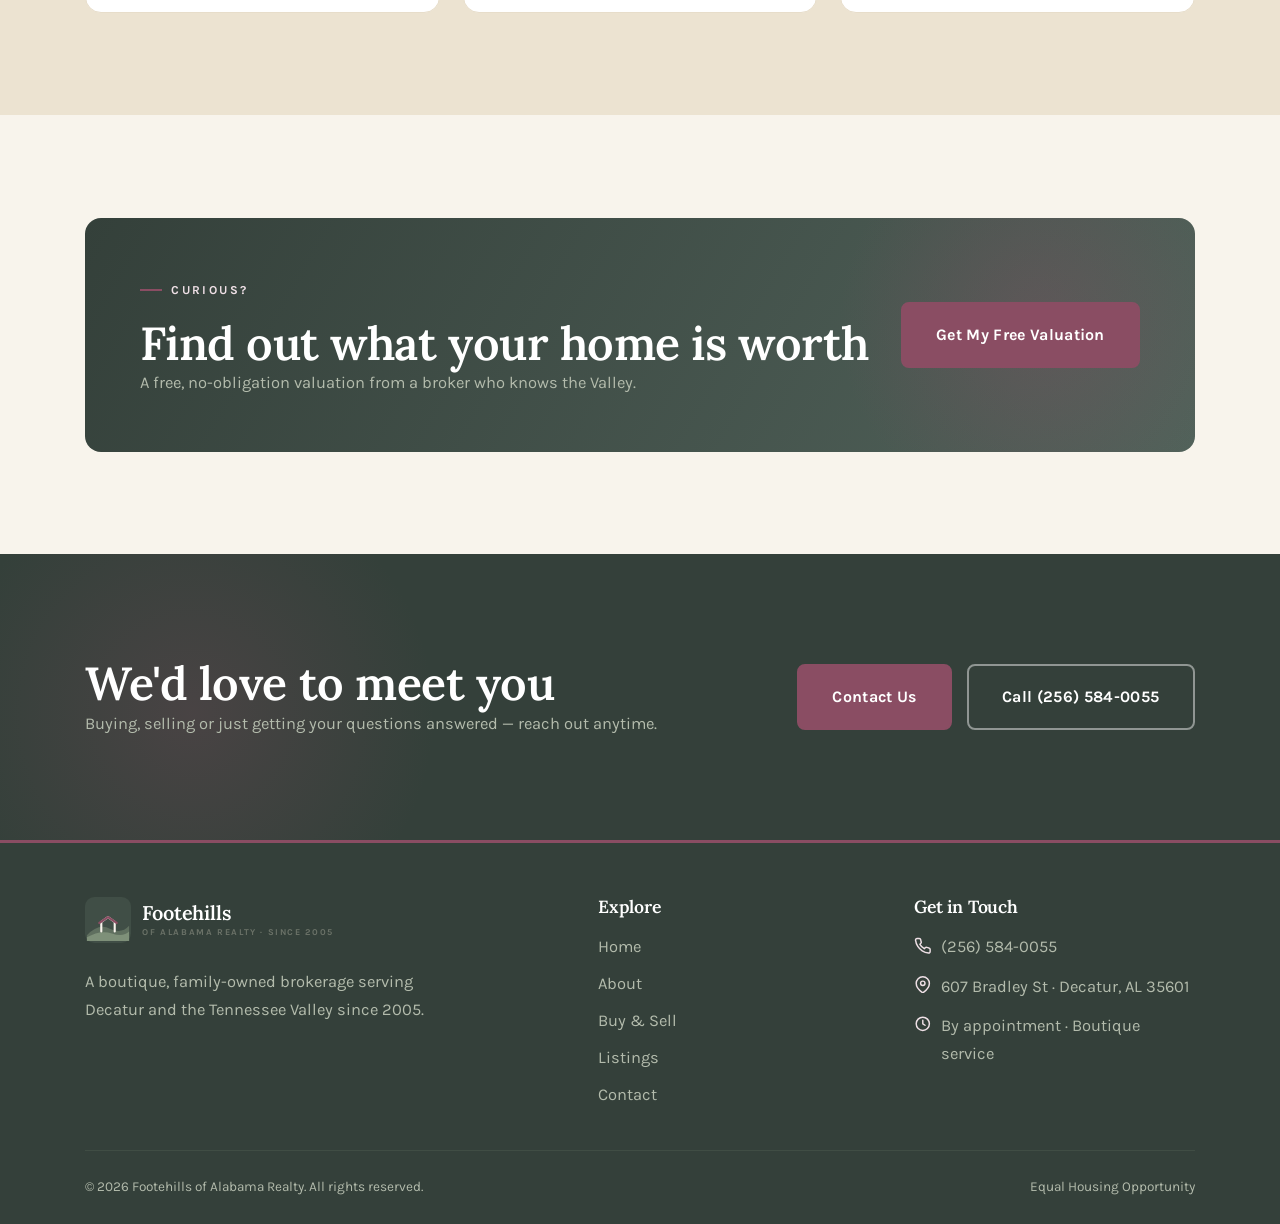
==== commit 8489cf4d: "Add floating $999 Aurora upsell button (links to wizard) Co-Authored-By: Claude Opus 4.8 <noreply@an" ====
--- a/about.html
+++ b/about.html
@@ -172,5 +172,20 @@
   </nav>
 
   <script src="js/main.js" defer></script>
+
+  <!-- aurora-cta : agency upsell button -->
+  <a class="aurora-cta" href="https://auroraadv.co/?tab=wizard" target="_blank" rel="noopener" aria-label="Get this website for only $999 — built by Aurora">
+    <span class="aurora-cta__top">Get this website<br>for only</span>
+    <span class="aurora-cta__price">$999</span>
+  </a>
+  <style>
+  .aurora-cta{position:fixed;left:18px;bottom:18px;z-index:58;width:130px;height:130px;border-radius:50%;display:flex;flex-direction:column;align-items:center;justify-content:center;text-align:center;gap:3px;padding:8px;background:radial-gradient(circle at 32% 26%,#2f5fe0,#0f172a);color:#fff;text-decoration:none;border:3px solid #d4a24c;box-shadow:0 14px 32px -10px rgba(15,23,42,.55);font-family:system-ui,-apple-system,"Segoe UI",Roboto,sans-serif;line-height:1.08;transition:transform .2s ease,box-shadow .2s ease;}
+  .aurora-cta:hover{transform:translateY(-3px) scale(1.05);box-shadow:0 20px 40px -10px rgba(15,23,42,.6);}
+  .aurora-cta:focus-visible{outline:3px solid #d4a24c;outline-offset:3px;}
+  .aurora-cta__top{font-size:10px;font-weight:700;letter-spacing:.03em;text-transform:uppercase;color:#e8edf7;}
+  .aurora-cta__price{font-size:31px;font-weight:800;color:#ffd479;letter-spacing:-.01em;}
+  @media (max-width:760px){.aurora-cta{width:106px;height:106px;left:12px;bottom:68px;border-width:2px;}.aurora-cta__top{font-size:8.5px;}.aurora-cta__price{font-size:25px;}}
+  @media (prefers-reduced-motion:reduce){.aurora-cta{transition:none;}}
+  </style>
 </body>
 </html>
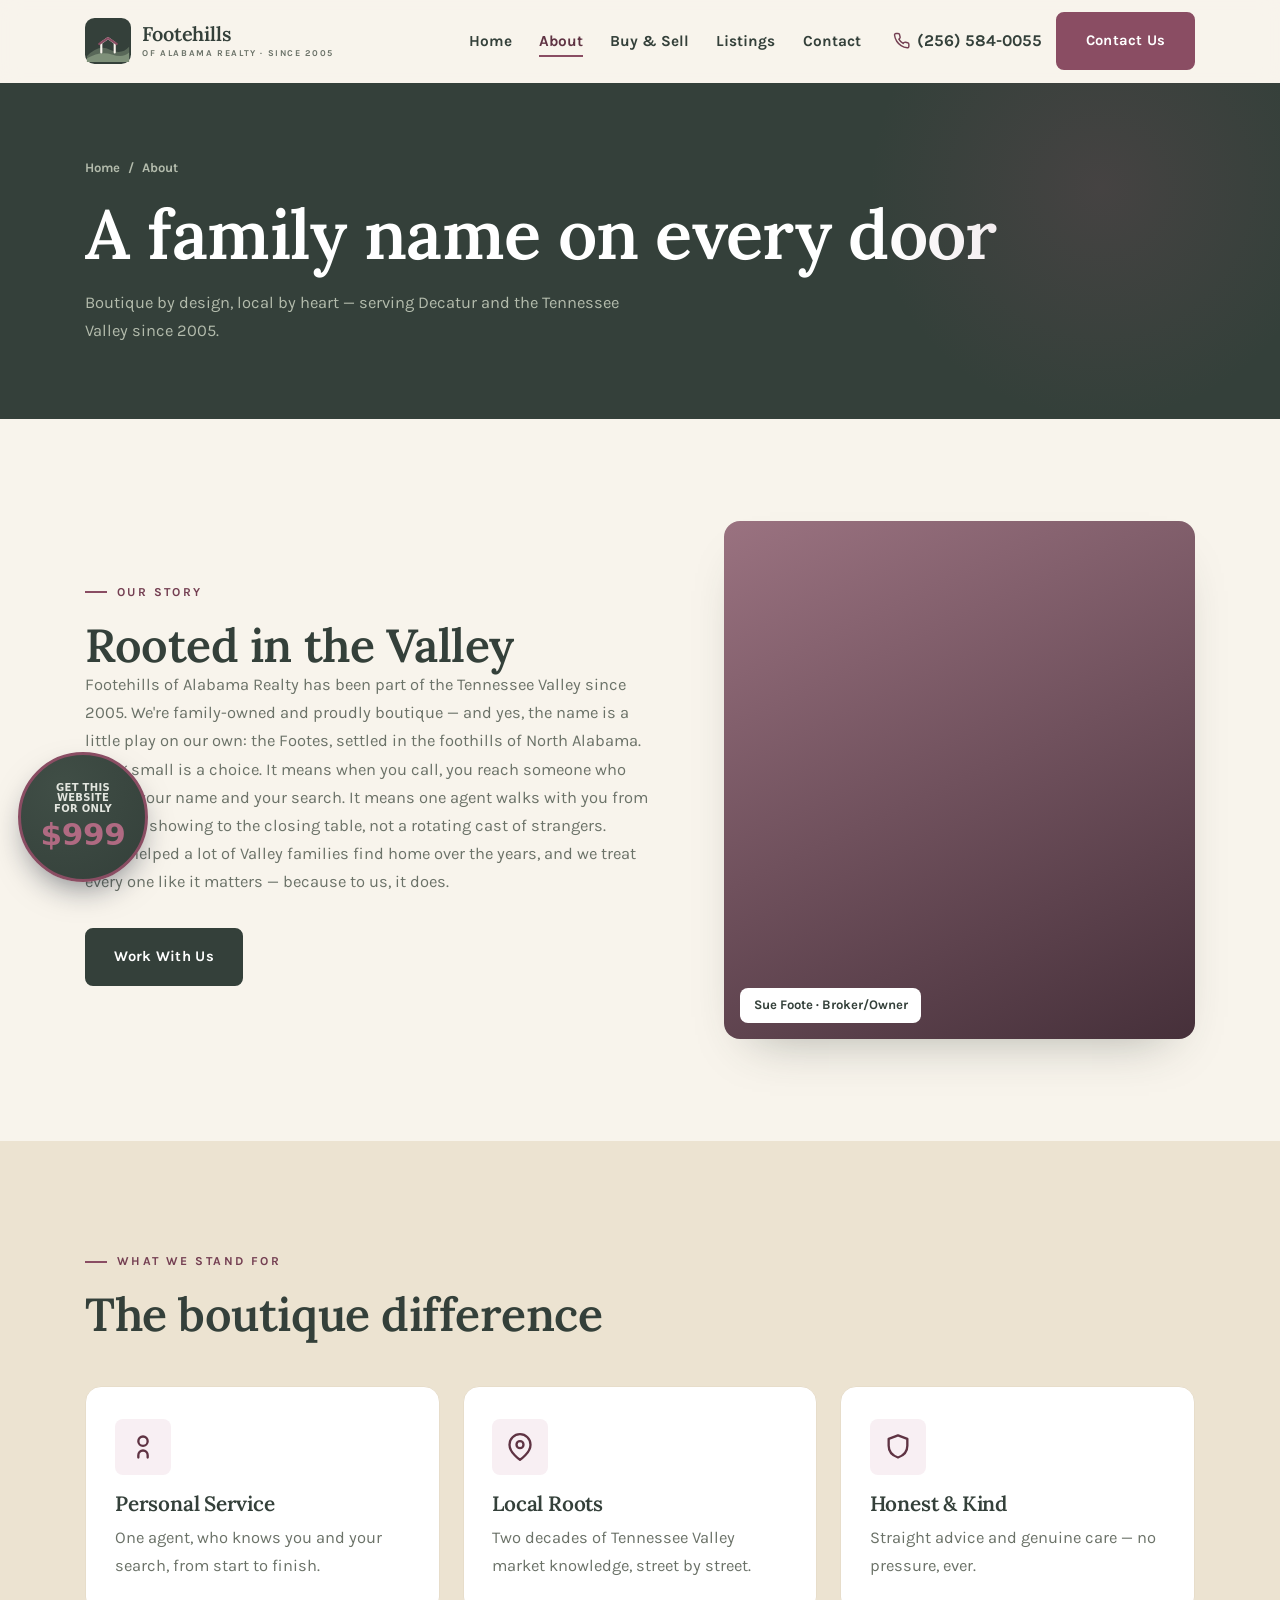
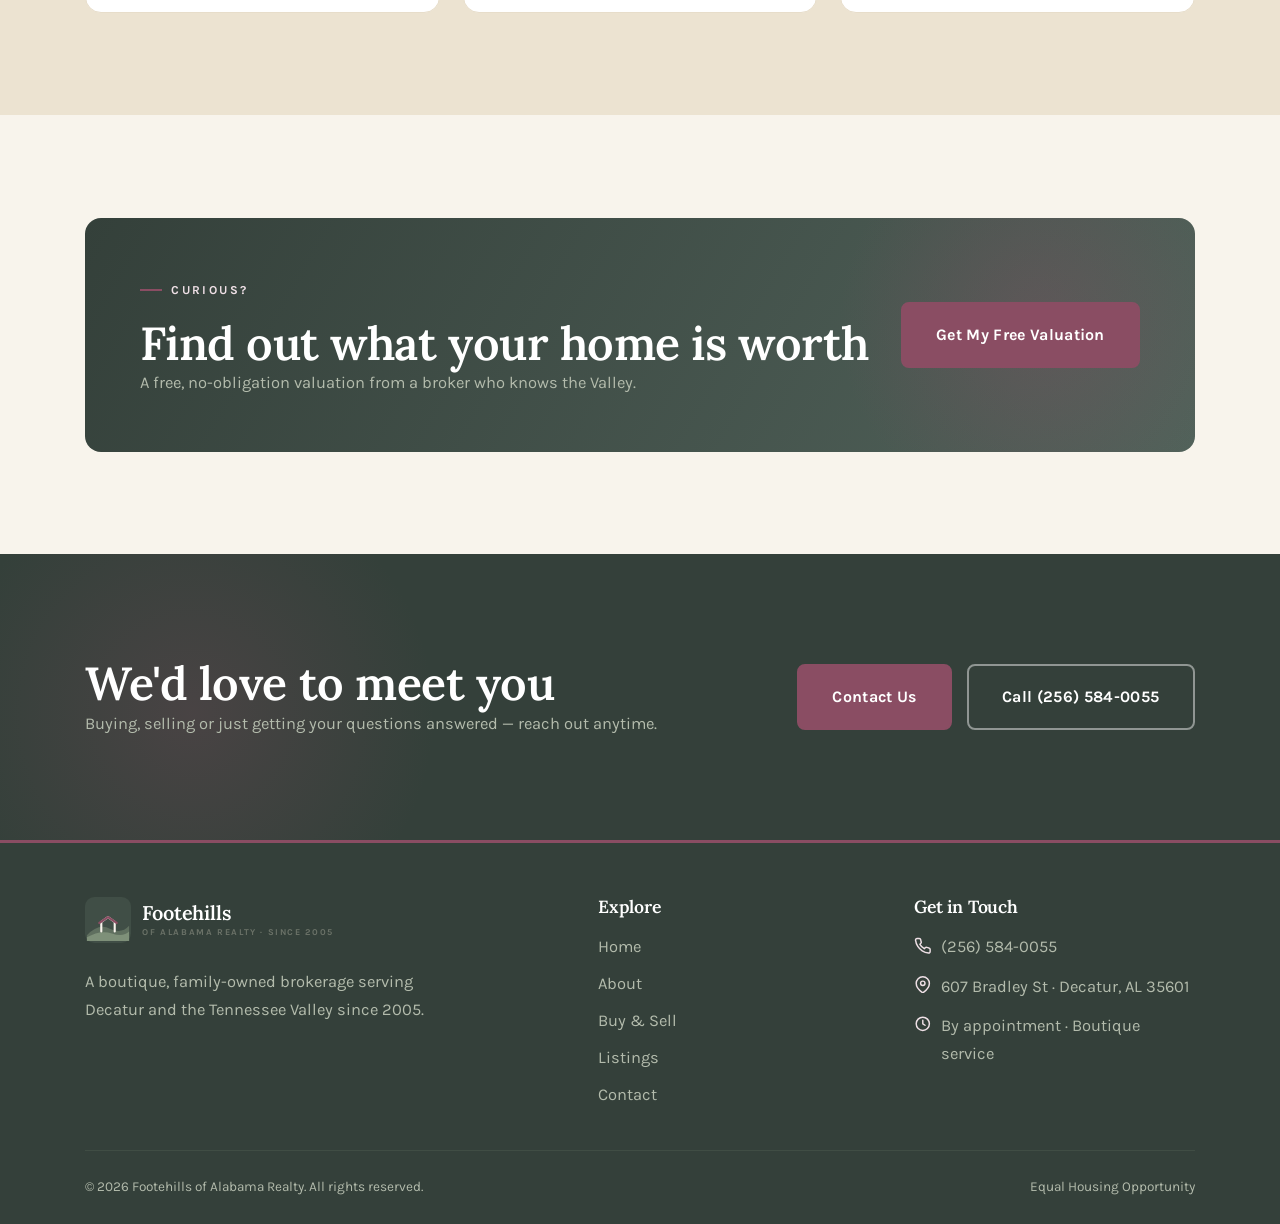
==== commit 718a611e: "Recolor $999 badge to match site palette Co-Authored-By: Claude Opus 4.8 <noreply@anthropic.com>" ====
--- a/about.html
+++ b/about.html
@@ -179,11 +179,11 @@
     <span class="aurora-cta__price">$999</span>
   </a>
   <style>
-  .aurora-cta{position:fixed;left:18px;bottom:18px;z-index:58;width:130px;height:130px;border-radius:50%;display:flex;flex-direction:column;align-items:center;justify-content:center;text-align:center;gap:3px;padding:8px;background:radial-gradient(circle at 32% 26%,#2f5fe0,#0f172a);color:#fff;text-decoration:none;border:3px solid #d4a24c;box-shadow:0 14px 32px -10px rgba(15,23,42,.55);font-family:system-ui,-apple-system,"Segoe UI",Roboto,sans-serif;line-height:1.08;transition:transform .2s ease,box-shadow .2s ease;}
+  .aurora-cta{position:fixed;left:18px;bottom:18px;z-index:58;width:130px;height:130px;border-radius:50%;display:flex;flex-direction:column;align-items:center;justify-content:center;text-align:center;gap:3px;padding:8px;background:radial-gradient(circle at 32% 26%,#404e46,#34403a);color:#fff;text-decoration:none;border:3px solid #8a4d63;box-shadow:0 14px 32px -10px rgba(15,23,42,.55);font-family:system-ui,-apple-system,"Segoe UI",Roboto,sans-serif;line-height:1.08;transition:transform .2s ease,box-shadow .2s ease;}
   .aurora-cta:hover{transform:translateY(-3px) scale(1.05);box-shadow:0 20px 40px -10px rgba(15,23,42,.6);}
-  .aurora-cta:focus-visible{outline:3px solid #d4a24c;outline-offset:3px;}
-  .aurora-cta__top{font-size:10px;font-weight:700;letter-spacing:.03em;text-transform:uppercase;color:#e8edf7;}
-  .aurora-cta__price{font-size:31px;font-weight:800;color:#ffd479;letter-spacing:-.01em;}
+  .aurora-cta:focus-visible{outline:3px solid #8a4d63;outline-offset:3px;}
+  .aurora-cta__top{font-size:10px;font-weight:700;letter-spacing:.03em;text-transform:uppercase;color:#e3e6df;}
+  .aurora-cta__price{font-size:31px;font-weight:800;color:#b06a82;letter-spacing:-.01em;}
   @media (max-width:760px){.aurora-cta{width:106px;height:106px;left:12px;bottom:68px;border-width:2px;}.aurora-cta__top{font-size:8.5px;}.aurora-cta__price{font-size:25px;}}
   @media (prefers-reduced-motion:reduce){.aurora-cta{transition:none;}}
   </style>
